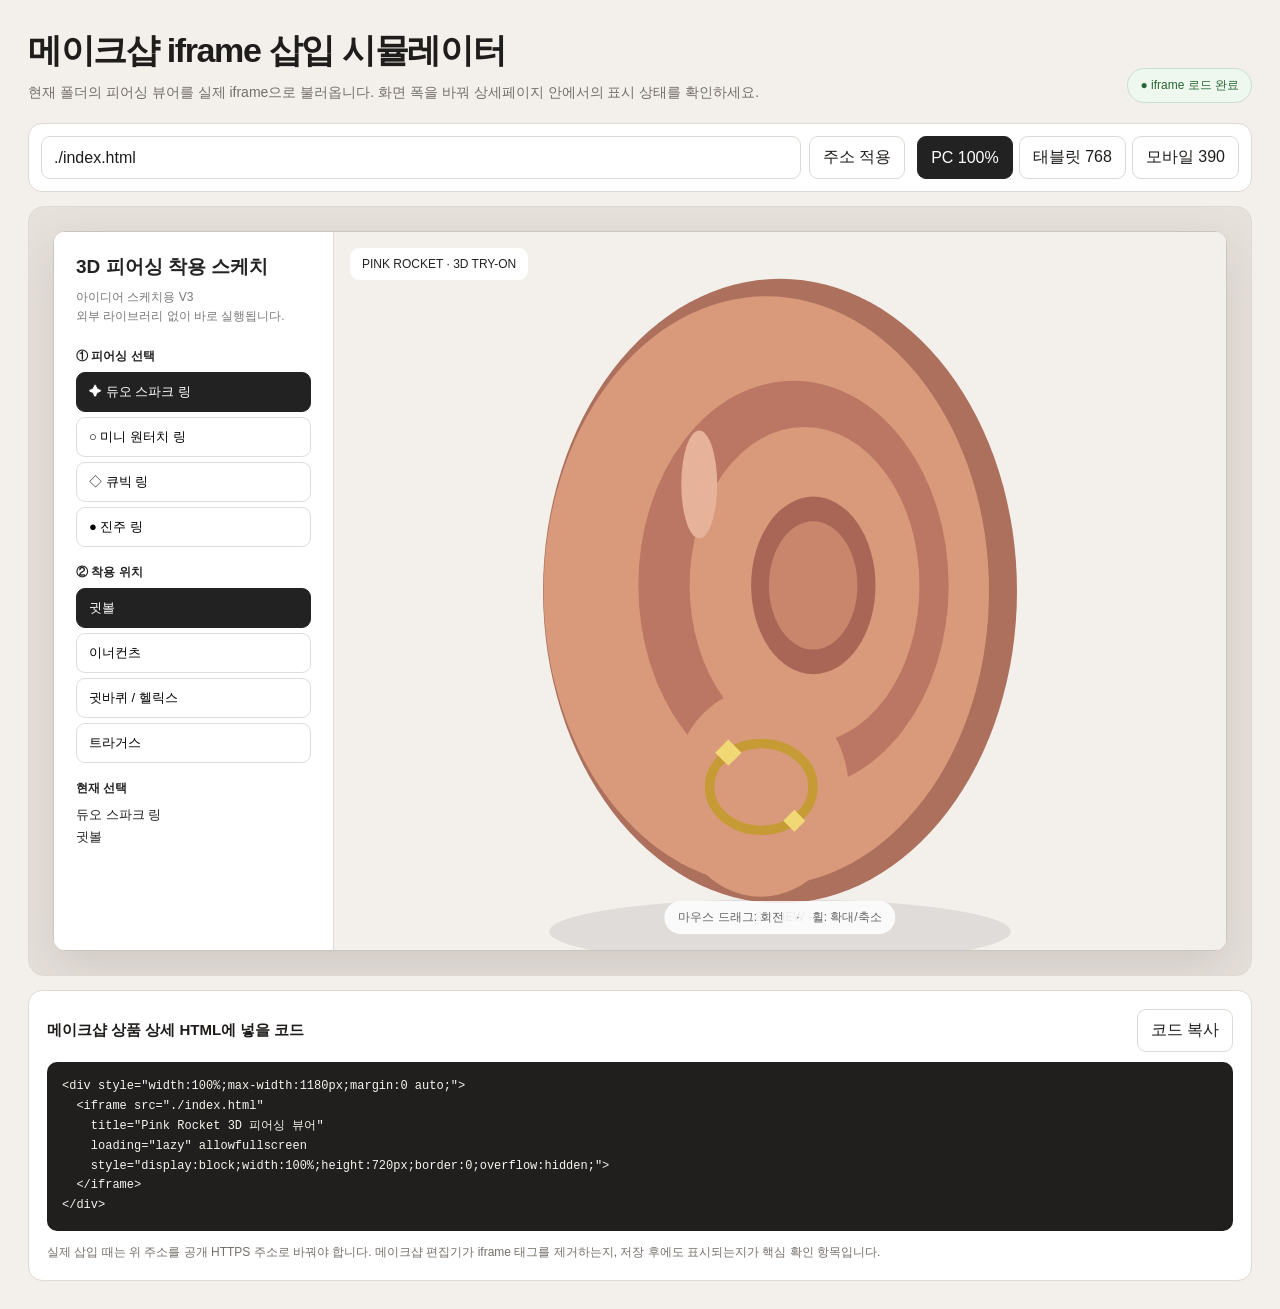
==== simulator.html @ a1b405fc "Initial Canvas 2D piercing viewer" ====
<!doctype html>
<html lang="ko">
<head>
  <meta charset="utf-8">
  <meta name="viewport" content="width=device-width, initial-scale=1">
  <title>메이크샵 3D 뷰어 iframe 삽입 테스트</title>
  <link rel="icon" type="image/svg+xml" href="data:image/svg+xml,%3Csvg xmlns='http://www.w3.org/2000/svg' viewBox='0 0 64 64'%3E%3Crect width='64' height='64' rx='16' fill='%23222222'/%3E%3Cpath d='M18 32h28M32 18v28' stroke='%23f3efeb' stroke-width='6' stroke-linecap='round'/%3E%3C/svg%3E">
  <style>
    :root {
      color-scheme: light;
      --ink: #1f1d1b;
      --muted: #756f69;
      --line: #ded9d4;
      --panel: #ffffff;
      --bg: #f3efeb;
      --accent: #222222;
    }
    * { box-sizing: border-box; }
    body {
      margin: 0;
      min-width: 320px;
      background: var(--bg);
      color: var(--ink);
      font-family: Arial, "Malgun Gothic", sans-serif;
    }
    button, input { font: inherit; }
    .page { width: min(1440px, 100%); margin: 0 auto; padding: 28px; }
    .head { display: flex; align-items: end; justify-content: space-between; gap: 24px; margin-bottom: 20px; }
    h1 { margin: 0 0 7px; font-size: clamp(22px, 3vw, 34px); letter-spacing: -.04em; }
    .lead { margin: 0; color: var(--muted); font-size: 14px; line-height: 1.6; }
    .status { flex: none; border: 1px solid #c9dfcb; border-radius: 999px; padding: 8px 12px; background: #eef8ef; color: #286532; font-size: 12px; }
    .toolbar, .code-card { border: 1px solid var(--line); border-radius: 14px; background: var(--panel); }
    .toolbar { display: grid; grid-template-columns: minmax(240px, 1fr) auto; gap: 12px; padding: 12px; margin-bottom: 14px; }
    .url-row { display: flex; gap: 8px; min-width: 0; }
    input { width: 100%; min-width: 0; border: 1px solid var(--line); border-radius: 9px; padding: 10px 12px; color: var(--ink); background: #fff; }
    button { border: 1px solid var(--line); border-radius: 9px; padding: 10px 13px; color: var(--ink); background: #fff; cursor: pointer; white-space: nowrap; }
    button:hover { background: #f7f5f3; }
    button.active { border-color: var(--accent); background: var(--accent); color: #fff; }
    .sizes { display: flex; gap: 6px; }
    .stage-shell { overflow: auto; padding: 24px; border: 1px solid var(--line); border-radius: 16px; background: #e7e1dc; }
    .device { width: 100%; max-width: 1180px; height: 720px; margin: 0 auto; overflow: hidden; border: 1px solid #cbc5c0; border-radius: 12px; background: #fff; box-shadow: 0 18px 50px rgba(42, 35, 29, .12); transition: width .2s ease; }
    .device iframe { display: block; width: 100%; height: 100%; border: 0; background: #f3efeb; }
    .code-card { margin-top: 14px; padding: 18px; }
    .code-head { display: flex; justify-content: space-between; align-items: center; gap: 12px; margin-bottom: 10px; }
    h2 { margin: 0; font-size: 15px; }
    pre { margin: 0; overflow: auto; border-radius: 10px; padding: 15px; background: #201f1e; color: #f8f4ef; font: 12px/1.65 Consolas, monospace; white-space: pre-wrap; word-break: break-all; }
    .note { margin: 12px 0 0; color: var(--muted); font-size: 12px; line-height: 1.6; }
    @media (max-width: 800px) {
      .page { padding: 16px; }
      .head { align-items: start; flex-direction: column; }
      .toolbar { grid-template-columns: 1fr; }
      .sizes { overflow-x: auto; }
      .stage-shell { padding: 10px; }
      .device { height: 680px; }
    }
  </style>
</head>
<body>
  <main class="page">
    <header class="head">
      <div>
        <h1>메이크샵 iframe 삽입 시뮬레이터</h1>
        <p class="lead">현재 폴더의 피어싱 뷰어를 실제 iframe으로 불러옵니다. 화면 폭을 바꿔 상세페이지 안에서의 표시 상태를 확인하세요.</p>
      </div>
      <div class="status" id="loadStatus">● iframe 로드 확인 중</div>
    </header>

    <section class="toolbar" aria-label="시뮬레이터 설정">
      <div class="url-row">
        <input id="viewerUrl" value="./index.html" aria-label="뷰어 URL">
        <button id="applyUrl" type="button">주소 적용</button>
      </div>
      <div class="sizes" aria-label="미리보기 폭">
        <button class="size active" type="button" data-width="100%">PC 100%</button>
        <button class="size" type="button" data-width="768px">태블릿 768</button>
        <button class="size" type="button" data-width="390px">모바일 390</button>
      </div>
    </section>

    <section class="stage-shell">
      <div class="device" id="device">
        <iframe
          id="viewerFrame"
          src="./index.html"
          title="Pink Rocket 3D 피어싱 뷰어"
          loading="eager"
          allowfullscreen></iframe>
      </div>
    </section>

    <section class="code-card">
      <div class="code-head">
        <h2>메이크샵 상품 상세 HTML에 넣을 코드</h2>
        <button id="copyCode" type="button">코드 복사</button>
      </div>
      <pre id="embedCode"></pre>
      <p class="note">실제 삽입 때는 위 주소를 공개 HTTPS 주소로 바꿔야 합니다. 메이크샵 편집기가 iframe 태그를 제거하는지, 저장 후에도 표시되는지가 핵심 확인 항목입니다.</p>
    </section>
  </main>

  <script>
    (function () {
      var urlInput = document.getElementById('viewerUrl');
      var iframe = document.getElementById('viewerFrame');
      var device = document.getElementById('device');
      var code = document.getElementById('embedCode');
      var status = document.getElementById('loadStatus');

      function safeUrl() {
        return (urlInput.value || '').trim() || './index.html';
      }

      function updateCode() {
        var src = safeUrl().replace(/&/g, '&amp;').replace(/"/g, '&quot;');
        code.textContent = '<div style="width:100%;max-width:1180px;margin:0 auto;">\n' +
          '  <iframe src="' + src + '"\n' +
          '    title="Pink Rocket 3D 피어싱 뷰어"\n' +
          '    loading="lazy" allowfullscreen\n' +
          '    style="display:block;width:100%;height:720px;border:0;overflow:hidden;">\n' +
          '  </iframe>\n' +
          '</div>';
      }

      document.getElementById('applyUrl').addEventListener('click', function () {
        status.textContent = '● iframe 로드 확인 중';
        status.style.color = '#8a651e';
        status.style.background = '#fff8e7';
        iframe.src = safeUrl();
        updateCode();
      });

      iframe.addEventListener('load', function () {
        status.textContent = '● iframe 로드 완료';
        status.style.color = '#286532';
        status.style.background = '#eef8ef';
      });

      document.querySelectorAll('.size').forEach(function (button) {
        button.addEventListener('click', function () {
          document.querySelectorAll('.size').forEach(function (item) { item.classList.remove('active'); });
          button.classList.add('active');
          device.style.width = button.getAttribute('data-width');
        });
      });

      document.getElementById('copyCode').addEventListener('click', function () {
        navigator.clipboard.writeText(code.textContent).then(function () {
          var button = document.getElementById('copyCode');
          button.textContent = '복사됨';
          setTimeout(function () { button.textContent = '코드 복사'; }, 1200);
        });
      });

      urlInput.addEventListener('input', updateCode);
      updateCode();
    })();
  </script>
</body>
</html>
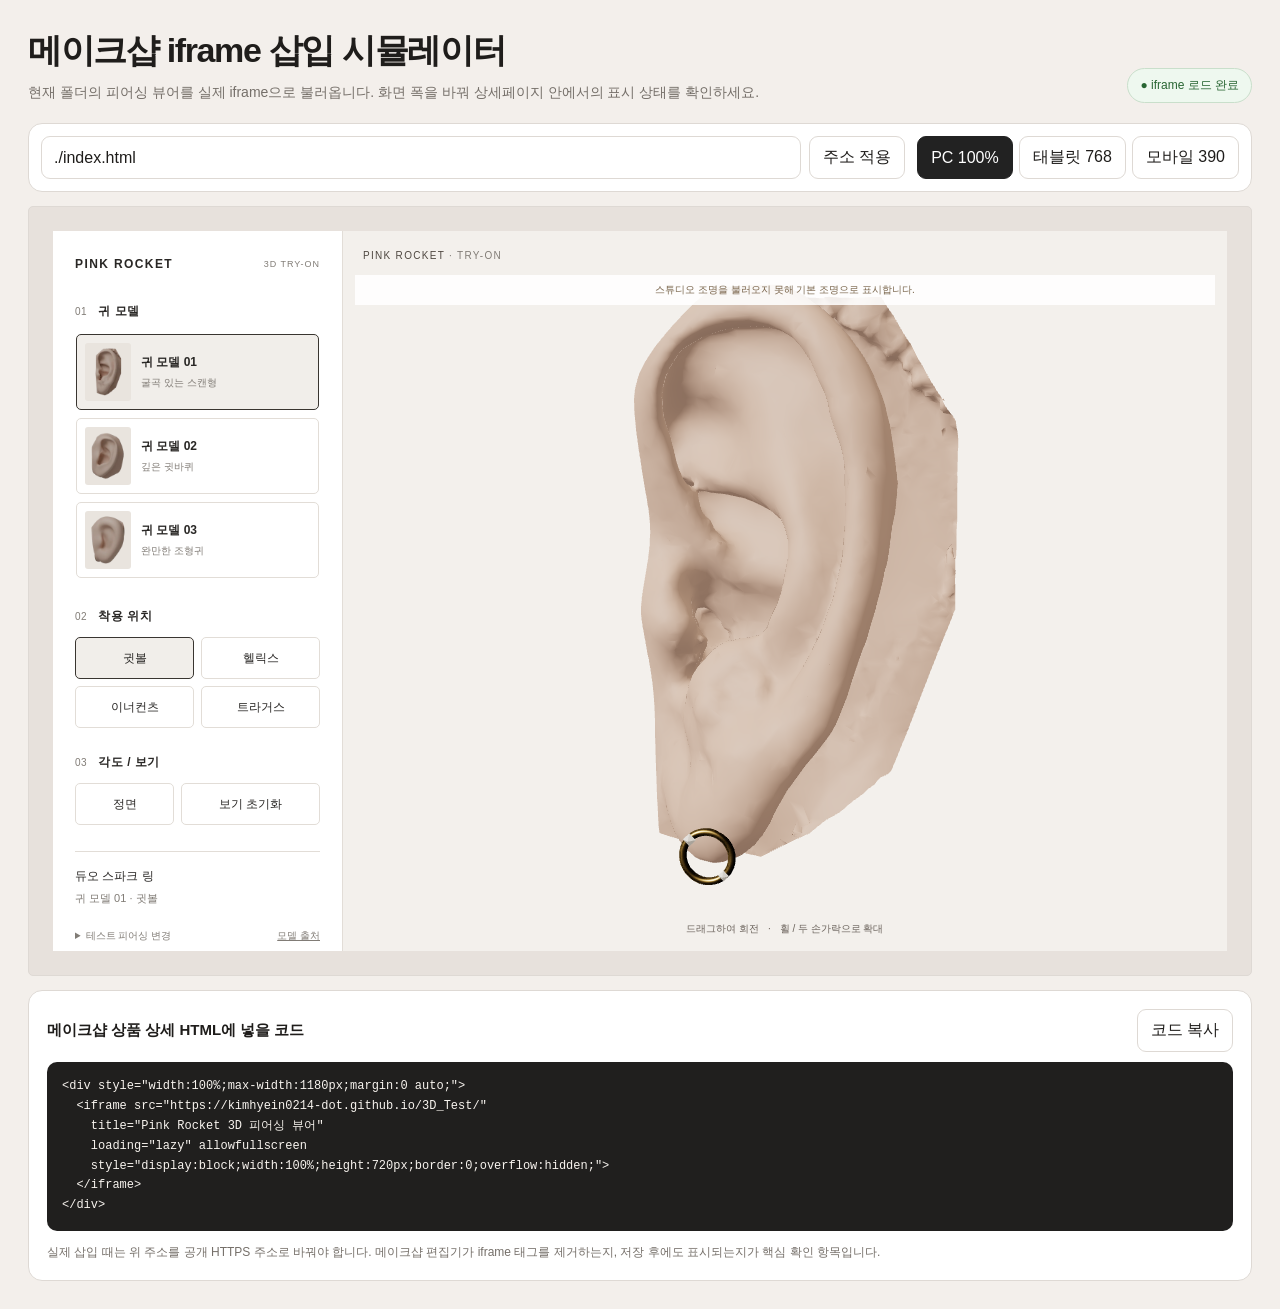
==== commit a263b4ce: "feat: add hdri lighting and three licensed ear models" ====
--- a/simulator.html
+++ b/simulator.html
@@ -37,8 +37,8 @@
     button:hover { background: #f7f5f3; }
     button.active { border-color: var(--accent); background: var(--accent); color: #fff; }
     .sizes { display: flex; gap: 6px; }
-    .stage-shell { overflow: auto; padding: 24px; border: 1px solid var(--line); border-radius: 16px; background: #e7e1dc; }
-    .device { width: 100%; max-width: 1180px; height: 720px; margin: 0 auto; overflow: hidden; border: 1px solid #cbc5c0; border-radius: 12px; background: #fff; box-shadow: 0 18px 50px rgba(42, 35, 29, .12); transition: width .2s ease; }
+    .stage-shell { overflow: hidden; padding: 24px; border: 1px solid var(--line); border-radius: 5px; background: #e7e1dc; }
+    .device { width: 100%; max-width: min(1180px,100%); height: 720px; margin: 0 auto; overflow: hidden; border: 0; border-radius: 0; background: #fff; transition: width .2s ease; }
     .device iframe { display: block; width: 100%; height: 100%; border: 0; background: #f3efeb; }
     .code-card { margin-top: 14px; padding: 18px; }
     .code-head { display: flex; justify-content: space-between; align-items: center; gap: 12px; margin-bottom: 10px; }
@@ -51,7 +51,7 @@
       .toolbar { grid-template-columns: 1fr; }
       .sizes { overflow-x: auto; }
       .stage-shell { padding: 10px; }
-      .device { height: 680px; }
+      .device { height: 720px; }
     }
   </style>
 </head>
@@ -111,7 +111,8 @@
       }
 
       function updateCode() {
-        var src = safeUrl().replace(/&/g, '&amp;').replace(/"/g, '&quot;');
+        var publicUrl = safeUrl() === './index.html' ? 'https://kimhyein0214-dot.github.io/3D_Test/' : safeUrl();
+        var src = publicUrl.replace(/&/g, '&amp;').replace(/"/g, '&quot;');
         code.textContent = '<div style="width:100%;max-width:1180px;margin:0 auto;">\n' +
           '  <iframe src="' + src + '"\n' +
           '    title="Pink Rocket 3D 피어싱 뷰어"\n' +
@@ -148,7 +149,7 @@
           var button = document.getElementById('copyCode');
           button.textContent = '복사됨';
           setTimeout(function () { button.textContent = '코드 복사'; }, 1200);
-        });
+        }).catch(function () { document.getElementById('copyCode').textContent = '아래 코드를 직접 복사해 주세요'; });
       });
 
       urlInput.addEventListener('input', updateCode);
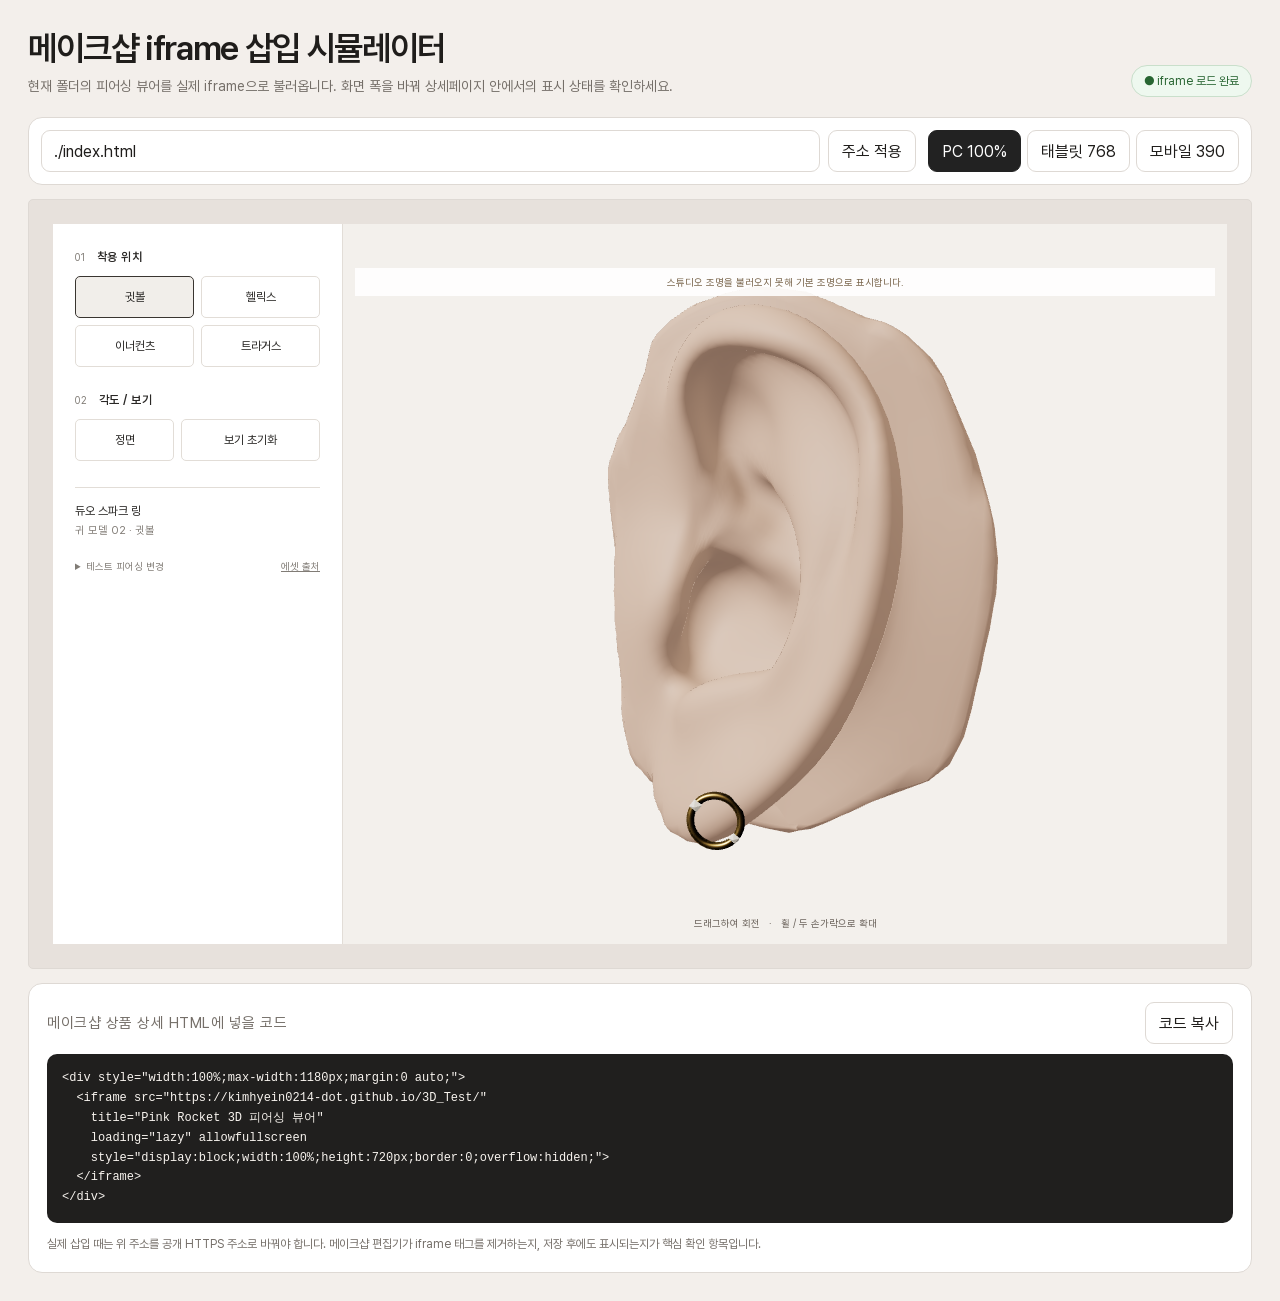
==== commit a888301c: "feat: simplify to ear 02 and refresh viewer typography" ====
--- a/simulator.html
+++ b/simulator.html
@@ -4,6 +4,7 @@
   <meta charset="utf-8">
   <meta name="viewport" content="width=device-width, initial-scale=1">
   <title>메이크샵 3D 뷰어 iframe 삽입 테스트</title>
+  <link rel="stylesheet" href="./viewer.css?v=20260917-ear2">
   <link rel="icon" type="image/svg+xml" href="data:image/svg+xml,%3Csvg xmlns='http://www.w3.org/2000/svg' viewBox='0 0 64 64'%3E%3Crect width='64' height='64' rx='16' fill='%23222222'/%3E%3Cpath d='M18 32h28M32 18v28' stroke='%23f3efeb' stroke-width='6' stroke-linecap='round'/%3E%3C/svg%3E">
   <style>
     :root {
@@ -21,7 +22,7 @@
       min-width: 320px;
       background: var(--bg);
       color: var(--ink);
-      font-family: Arial, "Malgun Gothic", sans-serif;
+      font-family: Pretendard, "Apple SD Gothic Neo", "Malgun Gothic", sans-serif;
     }
     button, input { font: inherit; }
     .page { width: min(1440px, 100%); margin: 0 auto; padding: 28px; }
--- a/viewer.css
+++ b/viewer.css
@@ -0,0 +1,46 @@
+@font-face{font-family:Pretendard;font-style:normal;font-weight:400;font-display:swap;src:url('./assets/fonts/Pretendard-Regular.subset.woff2') format('woff2')}
+@font-face{font-family:Pretendard;font-style:normal;font-weight:600;font-display:swap;src:url('./assets/fonts/Pretendard-SemiBold.subset.woff2') format('woff2')}
+:root{color-scheme:light;--ink:#292725;--muted:#817c76;--line:#e2ddd7;--warm:#f3f0ec;--gold:#a48149}
+*{box-sizing:border-box}
+html,body{margin:0;width:100%;min-width:0;background:var(--warm);color:var(--ink);font-family:Pretendard,"Apple SD Gothic Neo","Malgun Gothic",sans-serif;-webkit-font-smoothing:antialiased}
+body{overflow-x:clip}
+button,select{font:inherit;color:inherit}
+button{min-height:42px;border:1px solid var(--line);background:#fff;border-radius:5px;cursor:pointer;transition:border-color .15s,background .15s}
+button:hover{border-color:#a69b8f}
+button:focus-visible,select:focus-visible,summary:focus-visible{outline:2px solid var(--gold);outline-offset:3px}
+button.active{border-color:#393530;background:#f1eeea}
+button:disabled{cursor:wait;opacity:.55}
+.app{display:grid;grid-template-columns:290px minmax(0,1fr);grid-template-areas:"controls viewport";width:100%;max-width:1180px;height:720px;max-height:100svh;min-height:540px;margin:auto;background:#fff}
+.controls{grid-area:controls;min-width:0;padding:26px 22px;border-right:1px solid var(--line);overflow-y:auto}
+.control-section{margin-bottom:26px}
+h2{margin:0 0 12px;color:var(--muted);font-size:10px;font-weight:400;letter-spacing:.5px}
+h2 span{color:var(--ink);font-size:12px;font-weight:600;margin-left:8px}
+.chips{display:grid;grid-template-columns:repeat(2,minmax(0,1fr));gap:7px}
+.chips button,.view-actions button{font-size:12px;padding:8px 6px}
+.view-actions{display:grid;grid-template-columns:1fr 1.4fr;gap:7px}
+.selection{display:flex;flex-direction:column;gap:6px;border-top:1px solid var(--line);padding-top:16px;font-size:12px}
+.selection span:last-child{color:var(--muted);font-size:11px}
+.utility{display:flex;align-items:start;justify-content:space-between;gap:10px;margin-top:18px}.utility a{font-size:10px;color:var(--muted);white-space:nowrap;padding:5px 0}
+.demo-products{font-size:10px;color:var(--muted)}
+.demo-products summary{cursor:pointer;padding:5px 0}
+.demo-products select{width:100%;min-height:42px;margin-top:6px;border:1px solid var(--line);background:#fff;border-radius:4px;padding:8px;font-size:12px}
+.viewport{grid-area:viewport;position:relative;min-width:0;min-height:0;background:var(--warm);overflow:hidden}
+#stage{display:block;width:100%;height:100%;touch-action:none}
+.hint{position:absolute;bottom:15px;left:0;right:0;text-align:center;font-size:10px;color:#6a625b;margin:0;pointer-events:none}
+.hint span{padding:0 6px}
+.loading{position:absolute;inset:0;display:flex;align-items:center;justify-content:center;font-size:12px;color:#70675f;background:#f3f0ecaa;pointer-events:none}
+[hidden]{display:none!important}
+.fallback{position:absolute;inset:0;display:flex;flex-direction:column;align-items:center;justify-content:center;gap:12px;background:var(--warm);padding:28px;text-align:center;font-size:13px;line-height:1.7}
+.fallback button{padding:8px 24px}
+.notice{position:absolute;left:12px;right:12px;top:44px;text-align:center;padding:8px;background:#ffffffde;color:#78634a;font-size:10px}
+@media(max-width:768px){
+ .app{grid-template-columns:minmax(0,1fr);grid-template-areas:"viewport" "controls";height:auto;max-height:none;min-height:100svh;align-content:start}
+ .viewport{height:clamp(430px,55svh,540px)}
+ .controls{padding:8px 14px 6px;border-right:0;border-top:1px solid var(--line);overflow:visible}
+ .control-section{margin-bottom:6px}h2{margin-bottom:4px}h2 span{font-size:11px}
+ .chips{grid-template-columns:repeat(4,minmax(0,1fr));gap:5px}.chips button,.view-actions button{font-size:11px}
+ .selection{flex-direction:row;align-items:center;justify-content:space-between;padding-top:9px;gap:8px;font-size:10px}.selection span:last-child{font-size:9px}
+ .utility{margin-top:7px}.utility a{font-size:9px;padding:3px 0}.demo-products summary{padding:3px 0}
+ .hint{font-size:9px;bottom:12px}
+}
+@media(prefers-reduced-motion:reduce){button{transition:none}}
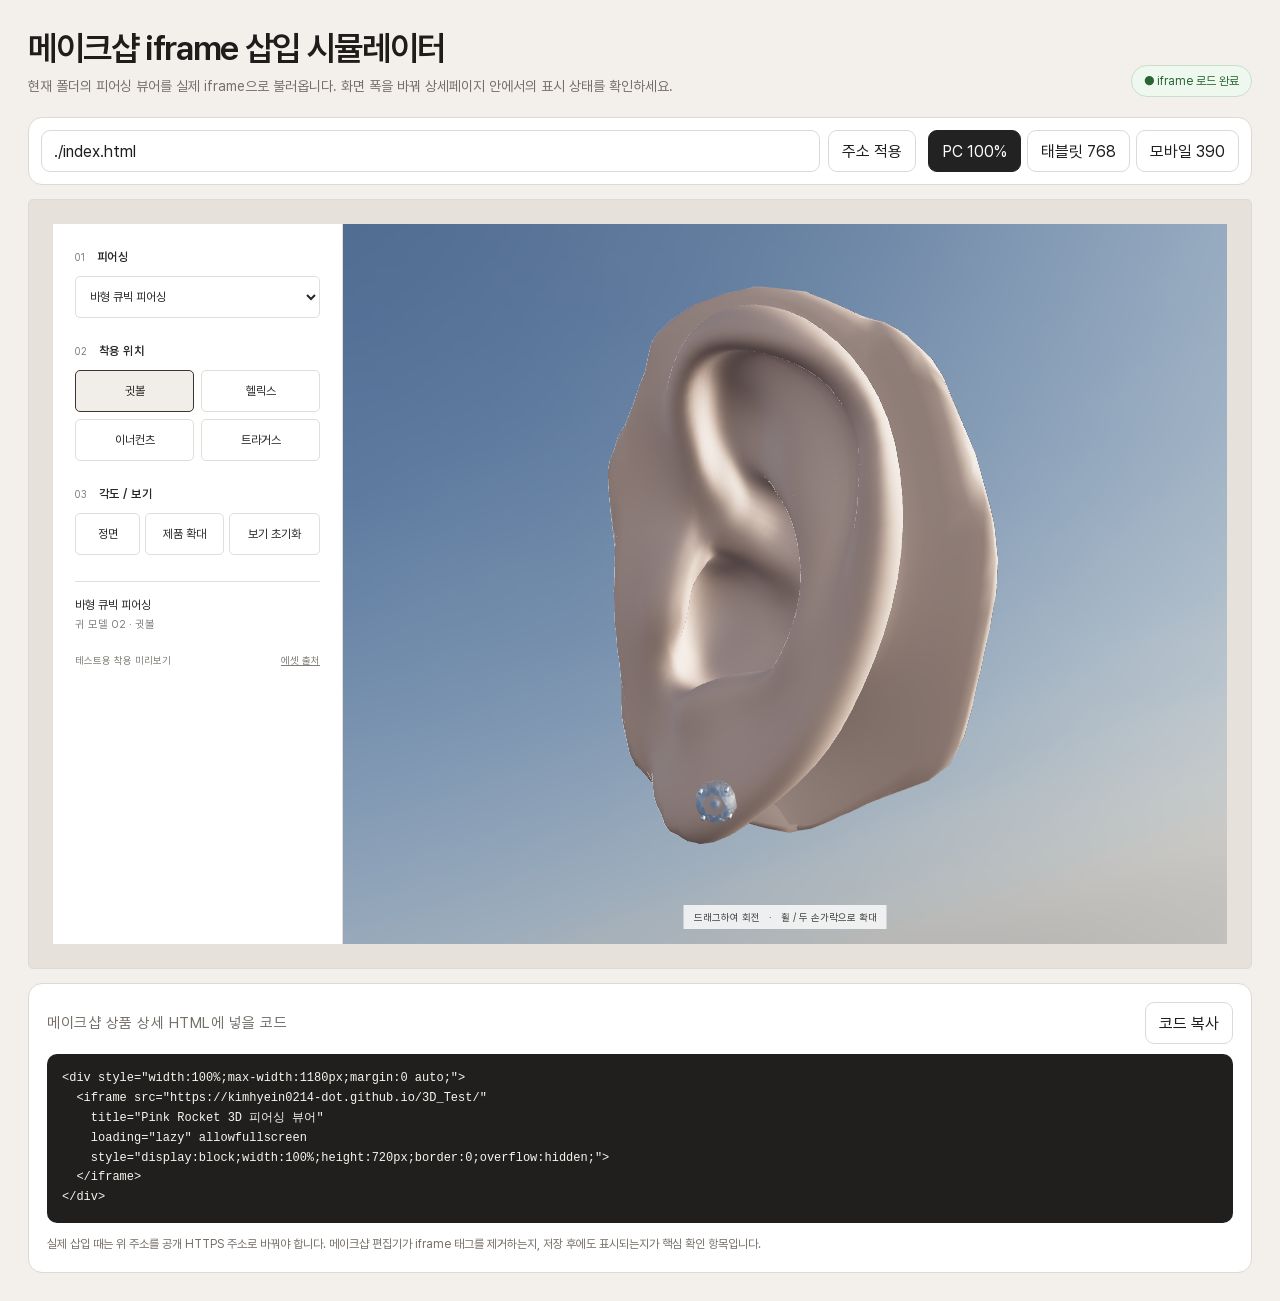
==== commit 2c4f7935: "feat: add natural sky lighting and refractive cubic stud" ====
--- a/simulator.html
+++ b/simulator.html
@@ -4,7 +4,7 @@
   <meta charset="utf-8">
   <meta name="viewport" content="width=device-width, initial-scale=1">
   <title>메이크샵 3D 뷰어 iframe 삽입 테스트</title>
-  <link rel="stylesheet" href="./viewer.css?v=20260917-ear2">
+  <link rel="stylesheet" href="./viewer.css?v=20260917-sky-stud">
   <link rel="icon" type="image/svg+xml" href="data:image/svg+xml,%3Csvg xmlns='http://www.w3.org/2000/svg' viewBox='0 0 64 64'%3E%3Crect width='64' height='64' rx='16' fill='%23222222'/%3E%3Cpath d='M18 32h28M32 18v28' stroke='%23f3efeb' stroke-width='6' stroke-linecap='round'/%3E%3C/svg%3E">
   <style>
     :root {
--- a/viewer.css
+++ b/viewer.css
@@ -8,7 +8,7 @@
 button{min-height:42px;border:1px solid var(--line);background:#fff;border-radius:5px;cursor:pointer;transition:border-color .15s,background .15s}
 button:hover{border-color:#a69b8f}
 button:focus-visible,select:focus-visible,summary:focus-visible{outline:2px solid var(--gold);outline-offset:3px}
-button.active{border-color:#393530;background:#f1eeea}
+button.active,button[aria-pressed="true"]{border-color:#393530;background:#f1eeea}
 button:disabled{cursor:wait;opacity:.55}
 .app{display:grid;grid-template-columns:290px minmax(0,1fr);grid-template-areas:"controls viewport";width:100%;max-width:1180px;height:720px;max-height:100svh;min-height:540px;margin:auto;background:#fff}
 .controls{grid-area:controls;min-width:0;padding:26px 22px;border-right:1px solid var(--line);overflow-y:auto}
@@ -17,16 +17,14 @@
 h2 span{color:var(--ink);font-size:12px;font-weight:600;margin-left:8px}
 .chips{display:grid;grid-template-columns:repeat(2,minmax(0,1fr));gap:7px}
 .chips button,.view-actions button{font-size:12px;padding:8px 6px}
-.view-actions{display:grid;grid-template-columns:1fr 1.4fr;gap:7px}
+.view-actions{display:grid;grid-template-columns:1fr 1.2fr 1.4fr;gap:5px}
+.product-select{display:block;width:100%;min-height:42px;border:1px solid var(--line);background:#fff;border-radius:5px;padding:8px 10px;font:inherit;font-size:12px}
 .selection{display:flex;flex-direction:column;gap:6px;border-top:1px solid var(--line);padding-top:16px;font-size:12px}
 .selection span:last-child{color:var(--muted);font-size:11px}
-.utility{display:flex;align-items:start;justify-content:space-between;gap:10px;margin-top:18px}.utility a{font-size:10px;color:var(--muted);white-space:nowrap;padding:5px 0}
-.demo-products{font-size:10px;color:var(--muted)}
-.demo-products summary{cursor:pointer;padding:5px 0}
-.demo-products select{width:100%;min-height:42px;margin-top:6px;border:1px solid var(--line);background:#fff;border-radius:4px;padding:8px;font-size:12px}
+.utility{display:flex;align-items:start;justify-content:space-between;gap:10px;margin-top:18px;font-size:10px;color:var(--muted)}.utility a{font-size:10px;color:var(--muted);white-space:nowrap;padding:5px 0}.utility span{padding:5px 0}
 .viewport{grid-area:viewport;position:relative;min-width:0;min-height:0;background:var(--warm);overflow:hidden}
 #stage{display:block;width:100%;height:100%;touch-action:none}
-.hint{position:absolute;bottom:15px;left:0;right:0;text-align:center;font-size:10px;color:#6a625b;margin:0;pointer-events:none}
+.hint{position:absolute;bottom:15px;left:50%;transform:translateX(-50%);white-space:nowrap;text-align:center;font-size:10px;color:#423f3c;background:#ffffffc9;padding:6px 10px;margin:0;pointer-events:none}
 .hint span{padding:0 6px}
 .loading{position:absolute;inset:0;display:flex;align-items:center;justify-content:center;font-size:12px;color:#70675f;background:#f3f0ecaa;pointer-events:none}
 [hidden]{display:none!important}
@@ -40,7 +38,7 @@
  .control-section{margin-bottom:6px}h2{margin-bottom:4px}h2 span{font-size:11px}
  .chips{grid-template-columns:repeat(4,minmax(0,1fr));gap:5px}.chips button,.view-actions button{font-size:11px}
  .selection{flex-direction:row;align-items:center;justify-content:space-between;padding-top:9px;gap:8px;font-size:10px}.selection span:last-child{font-size:9px}
- .utility{margin-top:7px}.utility a{font-size:9px;padding:3px 0}.demo-products summary{padding:3px 0}
+ .utility{margin-top:7px;font-size:9px}.utility a{font-size:9px;padding:3px 0}.utility span{padding:3px 0}
  .hint{font-size:9px;bottom:12px}
 }
 @media(prefers-reduced-motion:reduce){button{transition:none}}
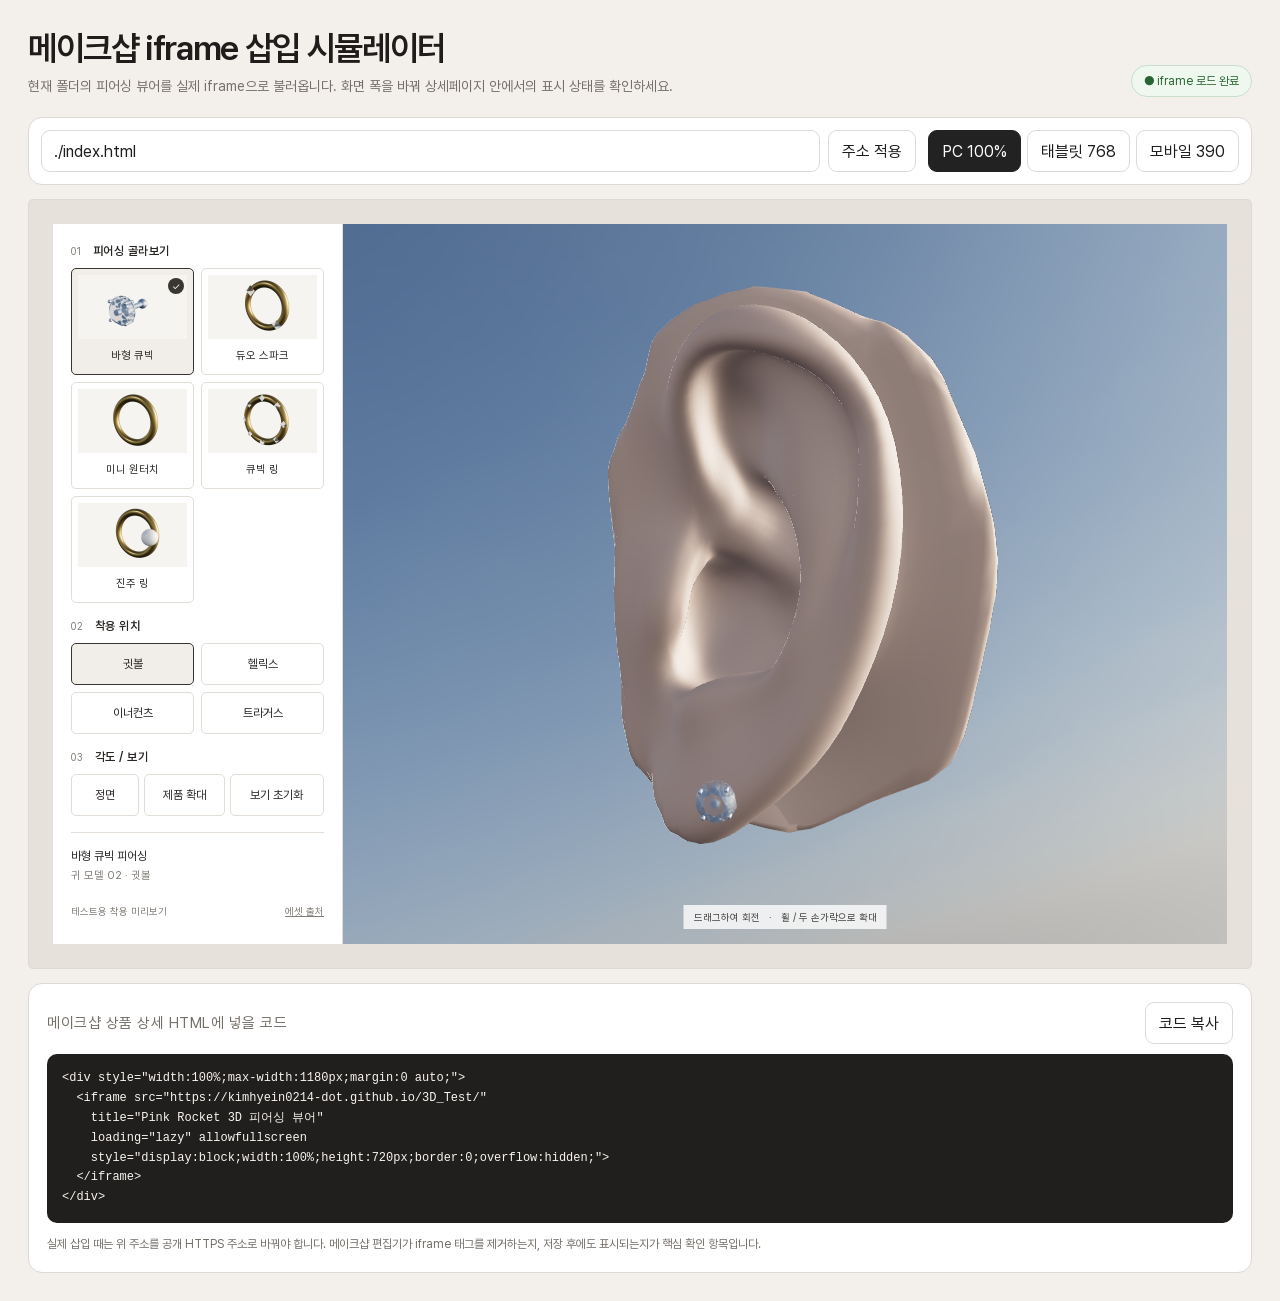
==== commit fe3677b2: "feat: replace piercing dropdown with product thumbnail catalog" ====
--- a/simulator.html
+++ b/simulator.html
@@ -4,7 +4,7 @@
   <meta charset="utf-8">
   <meta name="viewport" content="width=device-width, initial-scale=1">
   <title>메이크샵 3D 뷰어 iframe 삽입 테스트</title>
-  <link rel="stylesheet" href="./viewer.css?v=20260917-sky-stud">
+  <link rel="stylesheet" href="./viewer.css?v=20260917-catalog">
   <link rel="icon" type="image/svg+xml" href="data:image/svg+xml,%3Csvg xmlns='http://www.w3.org/2000/svg' viewBox='0 0 64 64'%3E%3Crect width='64' height='64' rx='16' fill='%23222222'/%3E%3Cpath d='M18 32h28M32 18v28' stroke='%23f3efeb' stroke-width='6' stroke-linecap='round'/%3E%3C/svg%3E">
   <style>
     :root {
--- a/viewer.css
+++ b/viewer.css
@@ -11,14 +11,19 @@
 button.active,button[aria-pressed="true"]{border-color:#393530;background:#f1eeea}
 button:disabled{cursor:wait;opacity:.55}
 .app{display:grid;grid-template-columns:290px minmax(0,1fr);grid-template-areas:"controls viewport";width:100%;max-width:1180px;height:720px;max-height:100svh;min-height:540px;margin:auto;background:#fff}
-.controls{grid-area:controls;min-width:0;padding:26px 22px;border-right:1px solid var(--line);overflow-y:auto}
-.control-section{margin-bottom:26px}
-h2{margin:0 0 12px;color:var(--muted);font-size:10px;font-weight:400;letter-spacing:.5px}
+.controls{grid-area:controls;min-width:0;padding:20px 18px;border-right:1px solid var(--line);overflow-y:auto}
+.control-section{margin-bottom:16px}
+h2{margin:0 0 10px;color:var(--muted);font-size:10px;font-weight:400;letter-spacing:.5px}
 h2 span{color:var(--ink);font-size:12px;font-weight:600;margin-left:8px}
 .chips{display:grid;grid-template-columns:repeat(2,minmax(0,1fr));gap:7px}
 .chips button,.view-actions button{font-size:12px;padding:8px 6px}
 .view-actions{display:grid;grid-template-columns:1fr 1.2fr 1.4fr;gap:5px}
-.product-select{display:block;width:100%;min-height:42px;border:1px solid var(--line);background:#fff;border-radius:5px;padding:8px 10px;font:inherit;font-size:12px}
+.product-grid{display:grid;grid-template-columns:repeat(2,minmax(0,1fr));gap:7px}
+.product-card{position:relative;display:flex;flex-direction:column;align-items:center;gap:3px;min-width:0;padding:6px;background:#fff;text-align:center}
+.product-card img{display:block;width:100%;height:64px;object-fit:contain;background:#f6f4f1}
+.product-label{display:flex;align-items:center;justify-content:center;width:100%;min-height:26px;font-size:11px;line-height:13px;word-break:keep-all}
+.product-check{position:absolute;top:9px;right:9px;display:none;width:16px;height:16px;background:#393530;color:#fff;font-size:10px;line-height:16px;border-radius:50%}
+.product-card[aria-pressed="true"] .product-check{display:block}
 .selection{display:flex;flex-direction:column;gap:6px;border-top:1px solid var(--line);padding-top:16px;font-size:12px}
 .selection span:last-child{color:var(--muted);font-size:11px}
 .utility{display:flex;align-items:start;justify-content:space-between;gap:10px;margin-top:18px;font-size:10px;color:var(--muted)}.utility a{font-size:10px;color:var(--muted);white-space:nowrap;padding:5px 0}.utility span{padding:5px 0}
@@ -34,11 +39,14 @@
 @media(max-width:768px){
  .app{grid-template-columns:minmax(0,1fr);grid-template-areas:"viewport" "controls";height:auto;max-height:none;min-height:100svh;align-content:start}
  .viewport{height:clamp(430px,55svh,540px)}
- .controls{padding:8px 14px 6px;border-right:0;border-top:1px solid var(--line);overflow:visible}
- .control-section{margin-bottom:6px}h2{margin-bottom:4px}h2 span{font-size:11px}
+ .controls{padding:6px 14px;border-right:0;border-top:1px solid var(--line);overflow:visible}
+ .control-section{margin-bottom:4px}h2{margin-bottom:4px}h2 span{font-size:11px}
+ .product-grid{grid-template-columns:repeat(5,minmax(0,1fr));gap:4px}
+ .product-card{padding:4px;gap:3px}.product-card img{height:48px}.product-label{min-height:24px;font-size:9.5px;line-height:12px}
+ .product-check{top:5px;right:5px;width:13px;height:13px;font-size:9px;line-height:13px}
  .chips{grid-template-columns:repeat(4,minmax(0,1fr));gap:5px}.chips button,.view-actions button{font-size:11px}
- .selection{flex-direction:row;align-items:center;justify-content:space-between;padding-top:9px;gap:8px;font-size:10px}.selection span:last-child{font-size:9px}
- .utility{margin-top:7px;font-size:9px}.utility a{font-size:9px;padding:3px 0}.utility span{padding:3px 0}
+ .selection{flex-direction:row;align-items:center;justify-content:space-between;padding-top:5px;gap:8px;font-size:10px}.selection span:last-child{font-size:9px}
+ .utility{margin-top:3px;font-size:9px}.utility a{font-size:9px;padding:3px 0}.utility span{padding:3px 0}
  .hint{font-size:9px;bottom:12px}
 }
 @media(prefers-reduced-motion:reduce){button{transition:none}}
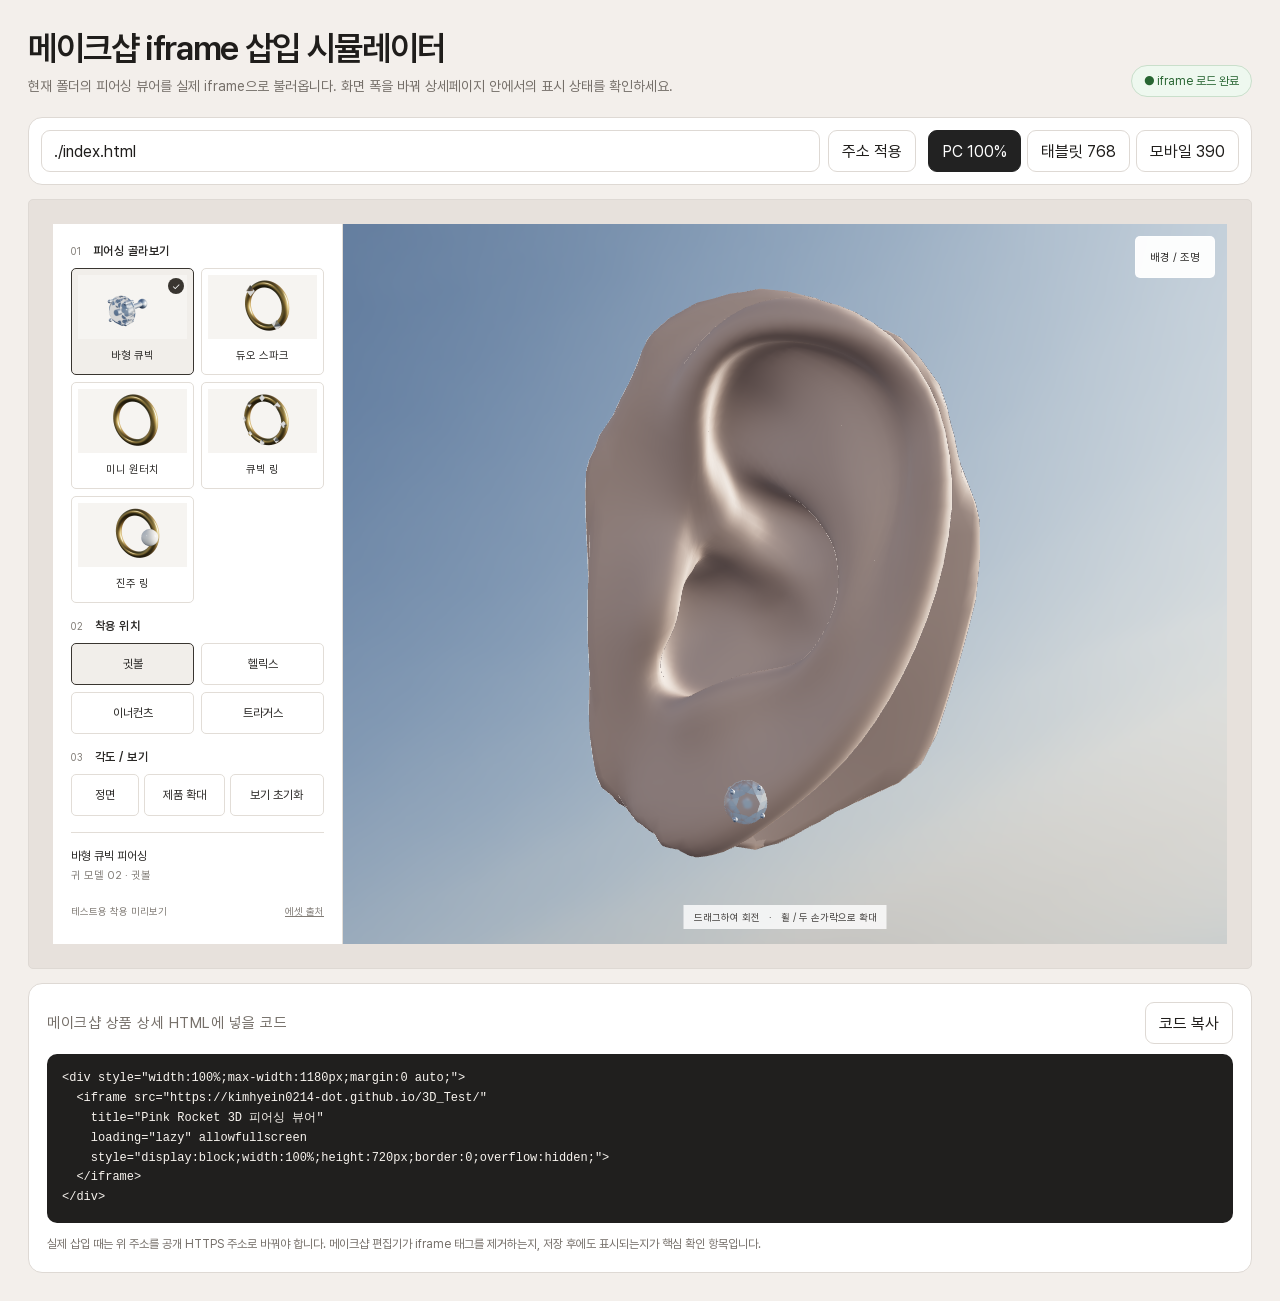
==== commit c3eaa573: "feat: add HDRI controls and default frontal ear view" ====
--- a/simulator.html
+++ b/simulator.html
@@ -4,7 +4,7 @@
   <meta charset="utf-8">
   <meta name="viewport" content="width=device-width, initial-scale=1">
   <title>메이크샵 3D 뷰어 iframe 삽입 테스트</title>
-  <link rel="stylesheet" href="./viewer.css?v=20260917-catalog">
+  <link rel="stylesheet" href="./viewer.css?v=20260917-environment">
   <link rel="icon" type="image/svg+xml" href="data:image/svg+xml,%3Csvg xmlns='http://www.w3.org/2000/svg' viewBox='0 0 64 64'%3E%3Crect width='64' height='64' rx='16' fill='%23222222'/%3E%3Cpath d='M18 32h28M32 18v28' stroke='%23f3efeb' stroke-width='6' stroke-linecap='round'/%3E%3C/svg%3E">
   <style>
     :root {
--- a/viewer.css
+++ b/viewer.css
@@ -29,6 +29,18 @@
 .utility{display:flex;align-items:start;justify-content:space-between;gap:10px;margin-top:18px;font-size:10px;color:var(--muted)}.utility a{font-size:10px;color:var(--muted);white-space:nowrap;padding:5px 0}.utility span{padding:5px 0}
 .viewport{grid-area:viewport;position:relative;min-width:0;min-height:0;background:var(--warm);overflow:hidden}
 #stage{display:block;width:100%;height:100%;touch-action:none}
+.environment-ui{position:absolute;top:12px;right:12px;width:min(232px,calc(100% - 24px));display:flex;flex-direction:column;align-items:flex-end;gap:6px}
+.environment-toggle{padding:8px 14px;font-size:11px;background:#fffffff2;border-color:#ffffff80}
+.environment-panel{width:100%;padding:12px;background:#fffffff5;border:1px solid var(--line);border-radius:5px}
+.environment-panel fieldset{margin:0;padding:0;border:0;min-width:0}
+.environment-panel label{display:flex;justify-content:space-between;gap:8px;font-size:11px;line-height:16px}
+.environment-panel output{color:var(--muted);font-variant-numeric:tabular-nums}
+.environment-panel input{display:block;width:100%;height:42px;margin:0;accent-color:#65594b;cursor:pointer}
+.environment-panel input:focus-visible{outline:2px solid var(--gold);outline-offset:1px}
+.environment-panel button{width:100%;margin-top:5px;font-size:11px}
+.environment-panel fieldset:disabled{opacity:.55}
+.environment-panel p{margin:8px 0 0;font-size:10px;line-height:15px;color:var(--muted)}
+.sr-only{position:absolute;width:1px;height:1px;padding:0;margin:-1px;overflow:hidden;clip-path:inset(50%);white-space:nowrap;border:0}
 .hint{position:absolute;bottom:15px;left:50%;transform:translateX(-50%);white-space:nowrap;text-align:center;font-size:10px;color:#423f3c;background:#ffffffc9;padding:6px 10px;margin:0;pointer-events:none}
 .hint span{padding:0 6px}
 .loading{position:absolute;inset:0;display:flex;align-items:center;justify-content:center;font-size:12px;color:#70675f;background:#f3f0ecaa;pointer-events:none}
